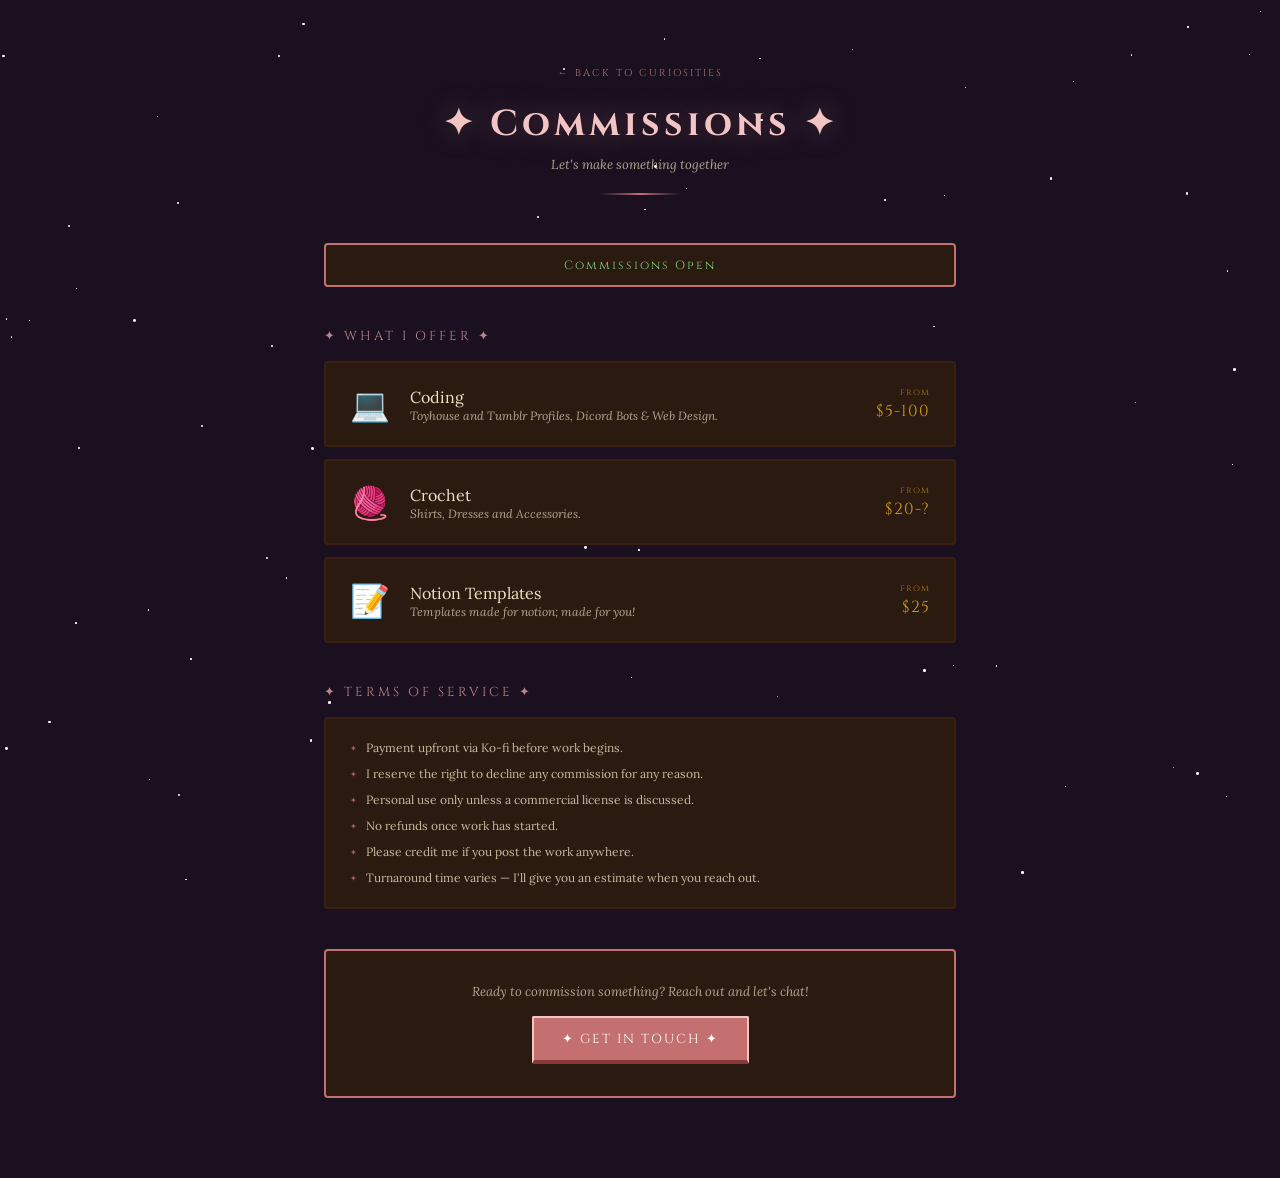
==== commissions.html @ 0436d09c "Update commissions.html tehehe i see" ====
<!DOCTYPE html>
<html lang="en">
<head>
<meta charset="UTF-8">
<meta name="viewport" content="width=device-width, initial-scale=1.0">
<title>Commissions — Clio's Curiosities</title>
<link href="https://fonts.googleapis.com/css2?family=Cinzel:wght@400;700&family=Lora:ital,wght@0,400;0,600;1,400&display=swap" rel="stylesheet">
<style>
  :root {
    --rose:    #e8a0a0;
    --rose-lt: #f2c4c4;
    --rose-dk: #c47070;
    --parchment: #fdf4e3;
    --parch-dk:  #f0e0c0;
    --ink:    #3a2a1a;
    --ink-lt: #6b4c2a;
    --gold:   #d4a017;
    --gold-lt:#f0c840;
    --bg:     #1a1020;
    --bg2:    #2a1a10;
  }

  * { box-sizing: border-box; margin: 0; padding: 0; }

  body {
    background: var(--bg);
    font-family: 'Lora', serif;
    color: var(--parch-dk);
    min-height: 100vh;
    overflow-x: hidden;
  }


  #stars { position: fixed; inset: 0; pointer-events: none; z-index: 0; }
  .star {
    position: absolute; border-radius: 50%; background: white;
    animation: twinkle var(--d, 2s) ease-in-out infinite alternate;
  }
  @keyframes twinkle { from{opacity:0.2} to{opacity:1} }


  .page {
    position: relative; z-index: 1;
    max-width: 680px;
    margin: 0 auto;
    padding: 60px 24px 80px;
  }

  .page-header {
    text-align: center;
    margin-bottom: 48px;
  }
  .back-link {
    display: inline-block;
    font-family: 'Cinzel', serif;
    font-size: 10px;
    letter-spacing: 2px;
    color: var(--rose);
    text-decoration: none;
    text-transform: uppercase;
    margin-bottom: 20px;
    opacity: 0.7;
    transition: opacity 0.15s;
  }
  .back-link:hover { opacity: 1; }
  .page-title {
    font-family: 'Cinzel', serif;
    font-size: 36px;
    font-weight: 700;
    color: var(--rose-lt);
    letter-spacing: 4px;
    text-shadow: 0 0 30px rgba(230,150,150,0.4);
    margin-bottom: 8px;
  }
  .page-sub {
    font-style: italic;
    font-size: 13px;
    color: var(--parch-dk);
    opacity: 0.7;
  }
  .divider {
    width: 80px; height: 2px;
    background: linear-gradient(90deg, transparent, var(--rose-dk), transparent);
    margin: 20px auto 0;
  }

  .status-banner {
    background: var(--bg2);
    border: 2px solid var(--rose-dk);
    border-radius: 4px;
    padding: 12px 20px;
    text-align: center;
    margin-bottom: 40px;
    font-family: 'Cinzel', serif;
    font-size: 12px;
    letter-spacing: 2px;
  }
  .status-open { color: #80d080; }
  .status-closed { color: var(--rose-dk); }
  .status-dot {
    display: inline-block;
    width: 8px; height: 8px;
    border-radius: 50%;
    margin-right: 8px;
    background: #80d080;
    box-shadow: 0 0 6px #80d080;
    animation: pulse 2s ease-in-out infinite;
  }
  .status-dot.closed { background: var(--rose-dk); box-shadow: 0 0 6px var(--rose-dk); }
  @keyframes pulse { 0%,100%{opacity:1} 50%{opacity:0.4} }

  .section-title {
    font-family: 'Cinzel', serif;
    font-size: 13px;
    letter-spacing: 3px;
    color: var(--rose);
    text-transform: uppercase;
    margin-bottom: 16px;
    opacity: 0.8;
  }

  .cards {
    display: flex;
    flex-direction: column;
    gap: 12px;
    margin-bottom: 40px;
  }

  .card {
    background: var(--bg2);
    border: 2px solid #3a2010;
    border-radius: 4px;
    padding: 20px 24px;
    display: flex;
    align-items: center;
    gap: 20px;
    transition: border-color 0.2s, transform 0.15s;
    cursor: default;
  }
  .card:hover {
    border-color: var(--rose-dk);
    transform: translateX(4px);
  }
  .card-icon { font-size: 32px; flex-shrink: 0; }
  .card-info { flex: 1; }
  .card-name {
    font-family: 'Cinzel', serif;
    font-size: 14px;
    color: var(--rose-lt);
    letter-spacing: 1px;
    margin-bottom: 4px;
  }
  .card-desc {
    font-style: italic;
    font-size: 12px;
    color: var(--parch-dk);
    opacity: 0.7;
    line-height: 1.5;
  }
  .card-price {
    font-family: 'Cinzel', serif;
    font-size: 16px;
    color: var(--gold);
    letter-spacing: 1px;
    flex-shrink: 0;
    text-align: right;
  }
  .card-price-from {
    font-size: 9px;
    color: var(--gold);
    opacity: 0.7;
    letter-spacing: 1px;
    display: block;
    margin-bottom: 2px;
  }

  .tos-box {
    background: var(--bg2);
    border: 2px solid #3a2010;
    border-radius: 4px;
    padding: 20px 24px;
    margin-bottom: 40px;
  }
  .tos-list {
    list-style: none;
    display: flex;
    flex-direction: column;
    gap: 8px;
  }
  .tos-list li {
    font-size: 12px;
    color: var(--parch-dk);
    opacity: 0.8;
    line-height: 1.5;
    padding-left: 16px;
    position: relative;
  }
  .tos-list li::before {
    content: '✦';
    position: absolute;
    left: 0;
    color: var(--rose-dk);
    font-size: 8px;
    top: 3px;
  }

  .cta-box {
    text-align: center;
    padding: 32px;
    background: var(--bg2);
    border: 2px solid var(--rose-dk);
    border-radius: 4px;
  }
  .cta-text {
    font-style: italic;
    font-size: 13px;
    opacity: 0.7;
    margin-bottom: 16px;
  }
  .cta-btn {
    display: inline-block;
    background: var(--rose-dk);
    border: 2px solid var(--rose-lt);
    border-bottom: 4px solid #8a3838;
    color: white;
    font-family: 'Cinzel', serif;
    font-size: 13px;
    letter-spacing: 2px;
    padding: 12px 28px;
    cursor: pointer;
    border-radius: 2px;
    text-decoration: none;
    text-transform: uppercase;
    transition: all 0.1s;
    position: relative; z-index: 1;
  }
  .cta-btn:hover { background: var(--rose); transform: translateY(-2px); }
  .cta-btn:active { transform: translateY(2px); border-bottom-width: 2px; }
  .comms-status-dot {
    height: 10px;
    width: 10px;
    border-radius: 50%;
    display: inline-block;
    margin-right: 100px !important;
    box-shadow: 0, 0, 8px rgba(0,0,0,2);
  }
  .open {
    background-color: #008000;
    box-shadow: 0 0 8px #28b868;
  }
  .closed {
    background-color: #ff4b4b;
    background-shadow: 0 0 8px #ff4b4b;
  }
</style>
</head>
<body>

<div id="stars"></div>

<div class="page">

  <div class="page-header">
    <a href="index.html" class="back-link">← Back to Curiosities</a>
    <h1 class="page-title">✦ Commissions ✦</h1>
    <p class="page-sub">Let's make something together</p>
    <div class="divider"></div>
  </div>

  <div class="status-banner">
    
    <span class="status-open">Commissions Open</span>
  </div>

  <div class="section-title">✦ What I Offer ✦</div>
  <div class="cards">

    <div class="card" data-link = "https://ko-fi.com/lobotomitelabs/commissions">
      <div class="card-icon">💻</div>
      <div class="card-info">
        
        <div class="card-name"></div>
          <span class="comms-status-dot.open">Coding</span>
        <div class="card-desc">Toyhouse and Tumblr Profiles, Dicord Bots & Web Design. </div>
      </div>
      <div class="card-price">
        <span class="card-price-from">from</span>
        $5-100
      </div>
    </div>

    <div class="card" data-link = "https://clios-closet.square.site">
      <div class="card-icon">🧶</div>
      <div class="card-info">
        
        <div class="card-name"></div>
          <span class= "comms-status-dot.closed">Crochet</span>
        <div class="card-desc">Shirts, Dresses and Accessories.</div>
      </div>
      <div class="card-price">
        <span class="card-price-from">from</span>
        $20-?
      </div>
    </div>

    <div class="card" data-link = "https://www.notion.so/@lobotomitelabs">
      <div class="card-icon">📝</div>
      <div class="card-info">
        
        <div class="card-name"></div>
            <span class="comms-status-dot.open">Notion Templates</span>
        <div class="card-desc">Templates made for notion; made for you!</div>
      </div>
      <div class="card-price">
        <span class="card-price-from">from</span>
        $25
      </div>
    </div>

  </div>

  <div class="section-title">✦ Terms of Service ✦</div>
  <div class="tos-box">
    <ul class="tos-list">
      <li>Payment upfront via Ko-fi before work begins.</li>
      <li>I reserve the right to decline any commission for any reason.</li>
      <li>Personal use only unless a commercial license is discussed.</li>
      <li>No refunds once work has started.</li>
      <li>Please credit me if you post the work anywhere.</li>
      <li>Turnaround time varies — I'll give you an estimate when you reach out.</li>
    </ul>
  </div>
  <div class="cta-box">
    <p class="cta-text">Ready to commission something? Reach out and let's chat!</p>
    <a href="https://www.instagram.com/lobotomitelabs/" class="cta-btn">✦ Get in Touch ✦</a>
  </div>

</div>

<script>
window.onload = function() {
  const container = document.getElementById('stars');
  for (let i = 0; i < 80; i++) {
    const star = document.createElement('div');
    star.className = 'star';
    const size = Math.random() * 2.5 + 0.5;
    star.style.width = size + 'px';
    star.style.height = size + 'px';
    star.style.left = Math.random() * 100 + '%';
    star.style.top = Math.random() * 100 + '%';
    star.style.setProperty('--d', (Math.random() * 3 + 1).toFixed(1) + 's');
    star.style.animationDelay = (Math.random() * 3).toFixed(1) + 's';
    container.appendChild(star);
  }
};
document.querySelectorAll('.card').forEach(card => {
    card.addEventListener('click', () => {
      const link = card.dataset.link;
      if (link) window.open(link, '_blank');
    });
    card.style.cursor = 'pointer';
  });
</script>
</body>
</html>
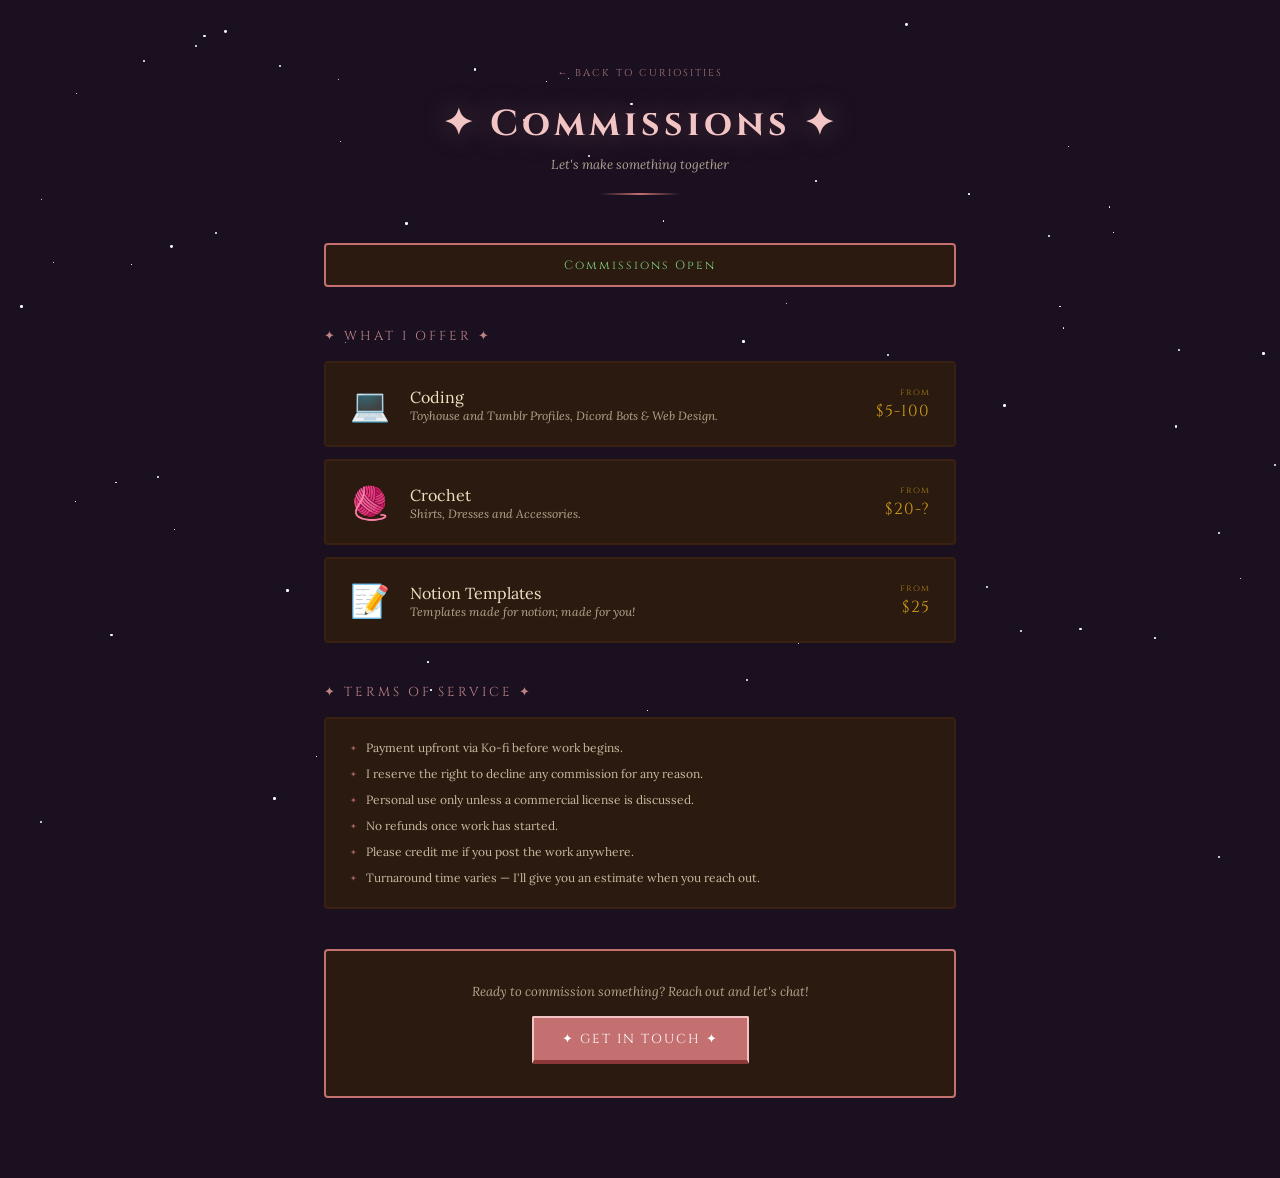
==== commit 72f8b466: "Update commissions.html in me car vrroom" ====
--- a/commissions.html
+++ b/commissions.html
@@ -236,22 +236,6 @@
   }
   .cta-btn:hover { background: var(--rose); transform: translateY(-2px); }
   .cta-btn:active { transform: translateY(2px); border-bottom-width: 2px; }
-  .comms-status-dot {
-    height: 10px;
-    width: 10px;
-    border-radius: 50%;
-    display: inline-block;
-    margin-right: 100px !important;
-    box-shadow: 0, 0, 8px rgba(0,0,0,2);
-  }
-  .open {
-    background-color: #008000;
-    box-shadow: 0 0 8px #28b868;
-  }
-  .closed {
-    background-color: #ff4b4b;
-    background-shadow: 0 0 8px #ff4b4b;
-  }
 </style>
 </head>
 <body>
@@ -280,7 +264,7 @@
       <div class="card-info">
         
         <div class="card-name"></div>
-          <span class="comms-status-dot.open">Coding</span>
+          <span class="status.open">Coding</span>
         <div class="card-desc">Toyhouse and Tumblr Profiles, Dicord Bots & Web Design. </div>
       </div>
       <div class="card-price">
@@ -294,7 +278,7 @@
       <div class="card-info">
         
         <div class="card-name"></div>
-          <span class= "comms-status-dot.closed">Crochet</span>
+          <span class= "status.closed">Crochet</span>
         <div class="card-desc">Shirts, Dresses and Accessories.</div>
       </div>
       <div class="card-price">
@@ -308,7 +292,7 @@
       <div class="card-info">
         
         <div class="card-name"></div>
-            <span class="comms-status-dot.open">Notion Templates</span>
+            <span class="status.open">Notion Templates</span>
         <div class="card-desc">Templates made for notion; made for you!</div>
       </div>
       <div class="card-price">
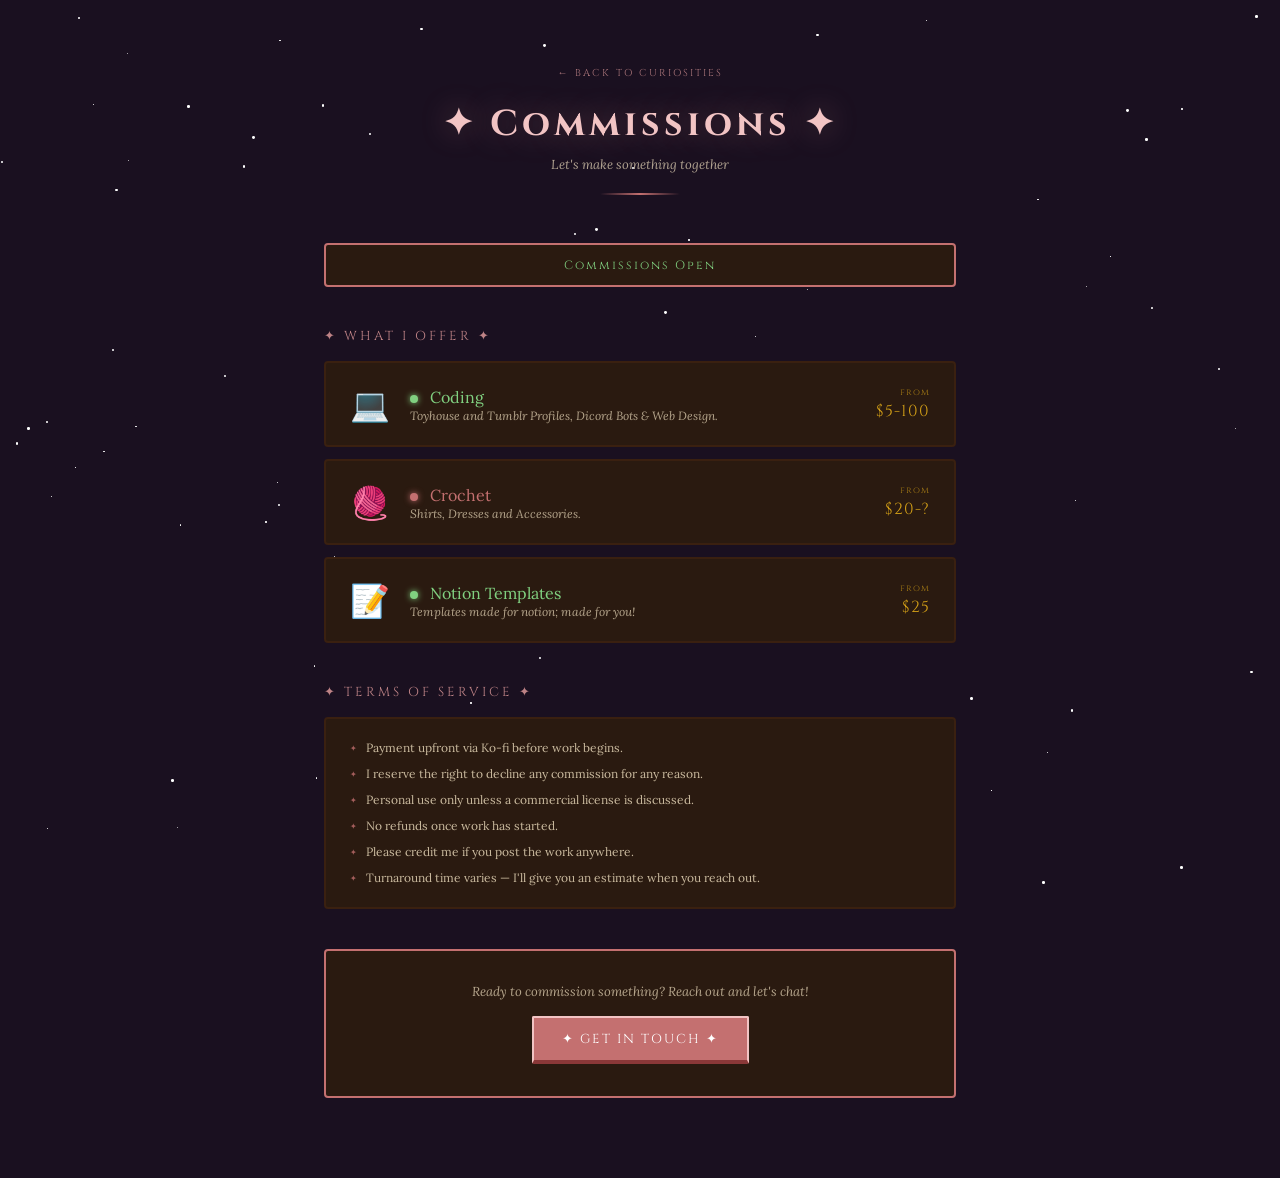
==== commit 5c9ed969: "Update commissions.html mhm this is the fix" ====
--- a/commissions.html
+++ b/commissions.html
@@ -264,7 +264,8 @@
       <div class="card-info">
         
         <div class="card-name"></div>
-          <span class="status.open">Coding</span>
+          <span class= "status-dot open"></span>
+          <span class="status-open">Coding</span>
         <div class="card-desc">Toyhouse and Tumblr Profiles, Dicord Bots & Web Design. </div>
       </div>
       <div class="card-price">
@@ -278,7 +279,8 @@
       <div class="card-info">
         
         <div class="card-name"></div>
-          <span class= "status.closed">Crochet</span>
+          <span class= "status-dot closed"></span>
+          <span class= "status-closed">Crochet</span>
         <div class="card-desc">Shirts, Dresses and Accessories.</div>
       </div>
       <div class="card-price">
@@ -292,7 +294,8 @@
       <div class="card-info">
         
         <div class="card-name"></div>
-            <span class="status.open">Notion Templates</span>
+            <span class = "status-dot open"></span>
+            <span class="status-open">Notion Templates</span>
         <div class="card-desc">Templates made for notion; made for you!</div>
       </div>
       <div class="card-price">
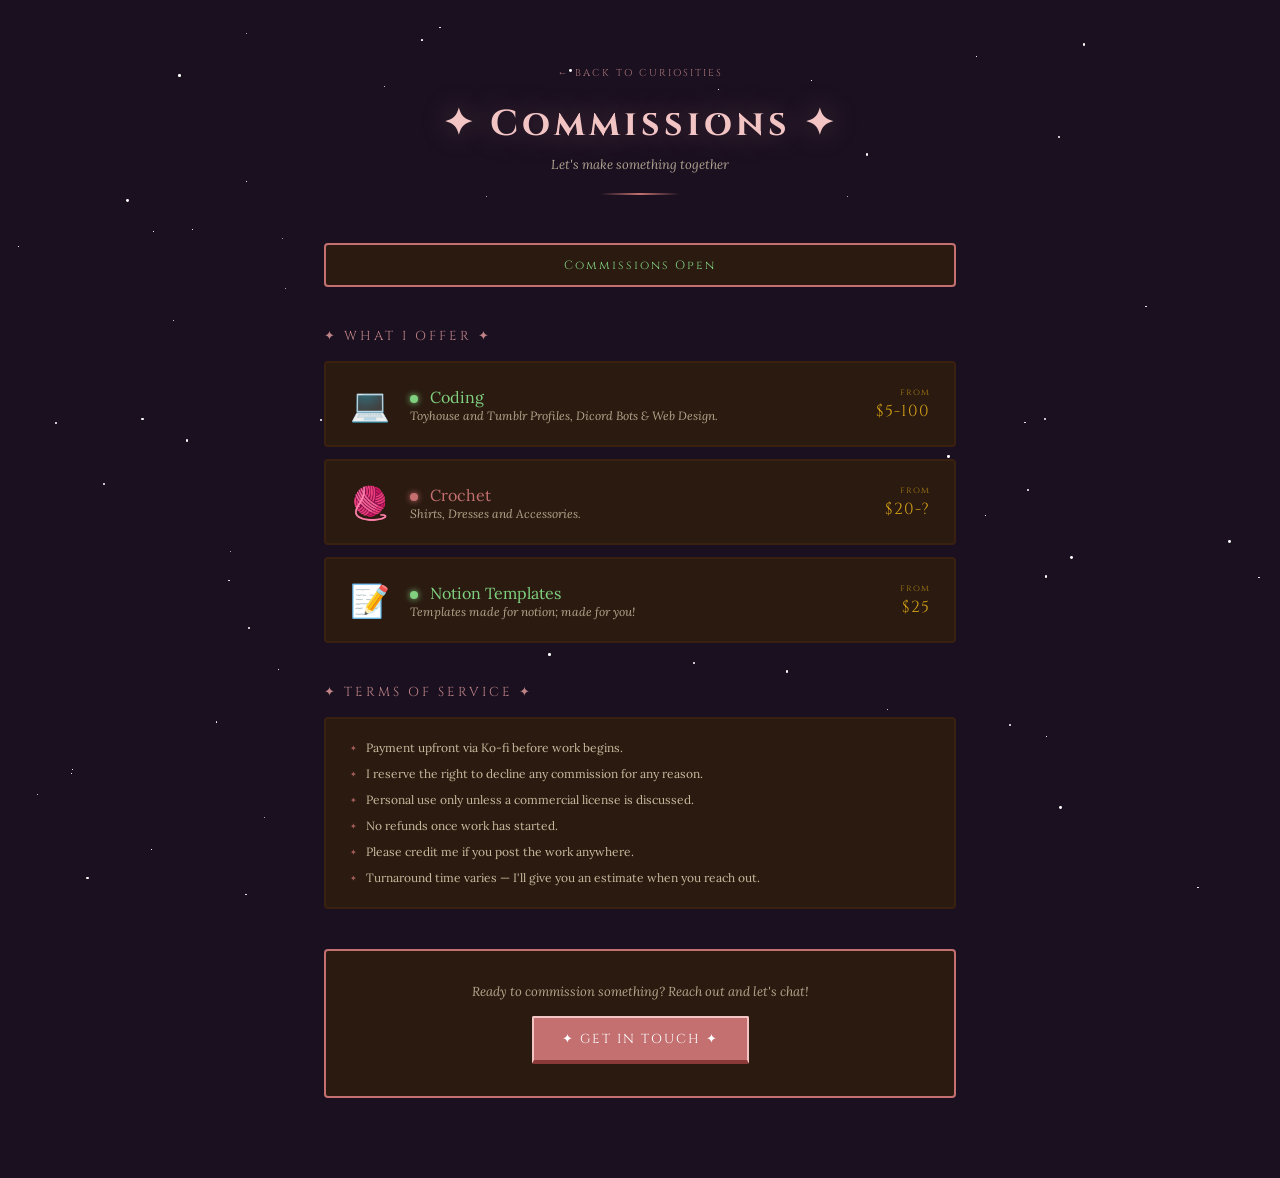
==== commit 7d45e350: "Update commissions.html woopsie daisy?" ====
--- a/commissions.html
+++ b/commissions.html
@@ -264,7 +264,7 @@
       <div class="card-info">
         
         <div class="card-name"></div>
-          <span class= "status-dot open"></span>
+          <span class= "status-dot"></span>
           <span class="status-open">Coding</span>
         <div class="card-desc">Toyhouse and Tumblr Profiles, Dicord Bots & Web Design. </div>
       </div>
@@ -294,7 +294,7 @@
       <div class="card-info">
         
         <div class="card-name"></div>
-            <span class = "status-dot open"></span>
+            <span class = "status-dot"></span>
             <span class="status-open">Notion Templates</span>
         <div class="card-desc">Templates made for notion; made for you!</div>
       </div>
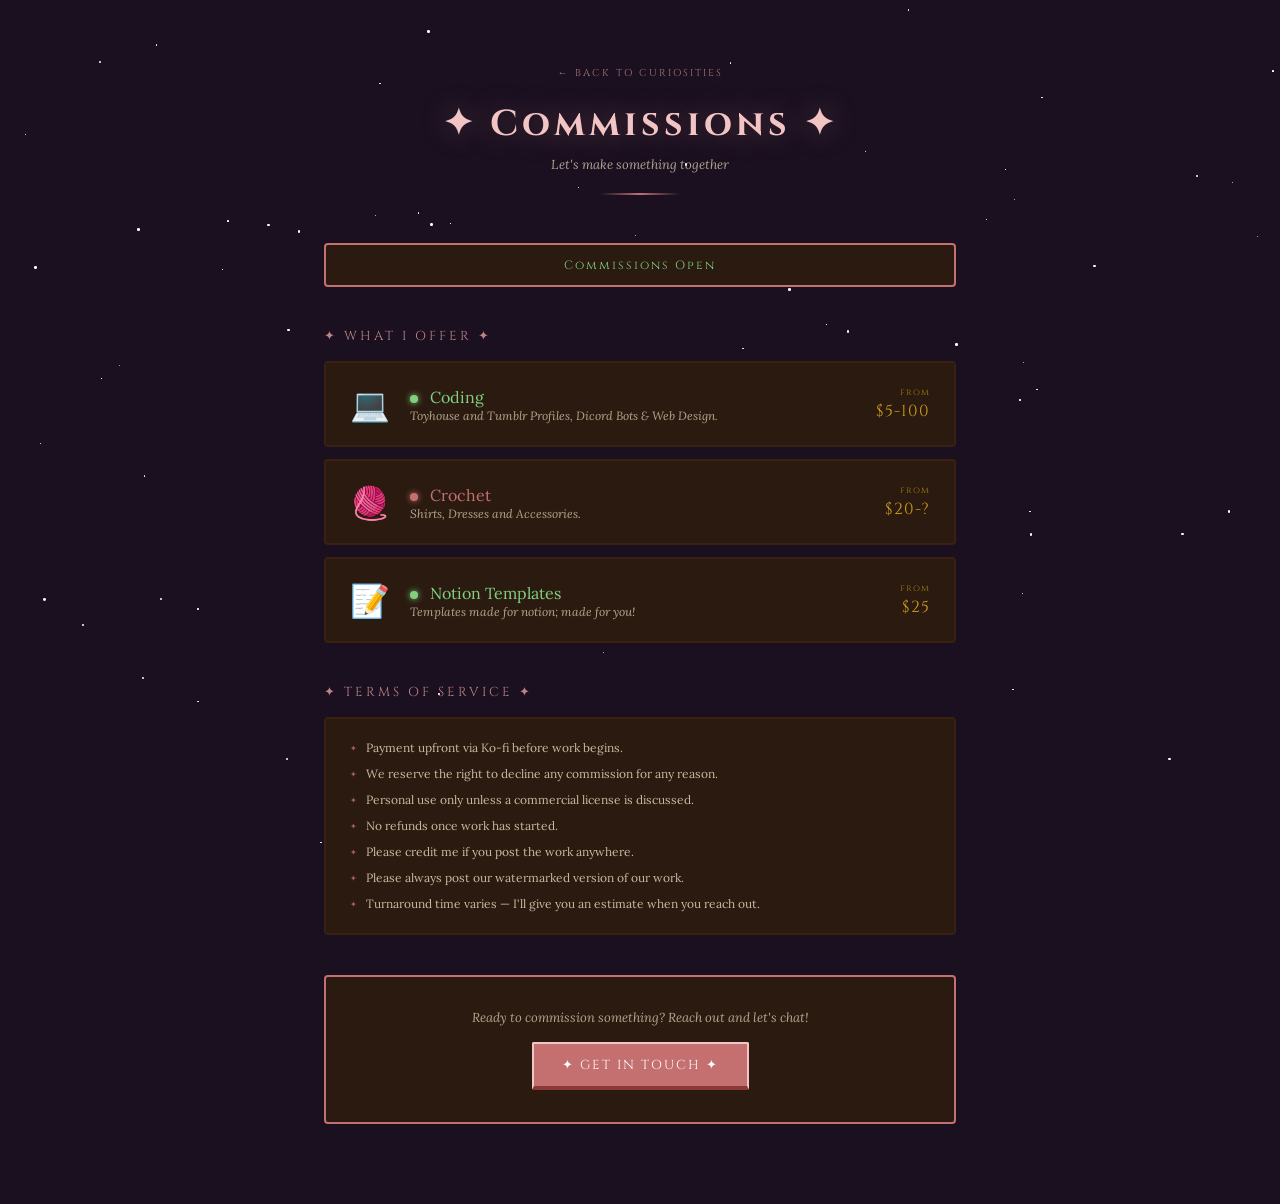
==== commit 20e4dcc7: "Update commissions.html TOS update & contact me changed" ====
--- a/commissions.html
+++ b/commissions.html
@@ -310,16 +310,17 @@
   <div class="tos-box">
     <ul class="tos-list">
       <li>Payment upfront via Ko-fi before work begins.</li>
-      <li>I reserve the right to decline any commission for any reason.</li>
+      <li>We reserve the right to decline any commission for any reason.</li>
       <li>Personal use only unless a commercial license is discussed.</li>
       <li>No refunds once work has started.</li>
       <li>Please credit me if you post the work anywhere.</li>
+      <li>Please always post our watermarked version of our work.</li>
       <li>Turnaround time varies — I'll give you an estimate when you reach out.</li>
     </ul>
   </div>
   <div class="cta-box">
     <p class="cta-text">Ready to commission something? Reach out and let's chat!</p>
-    <a href="https://www.instagram.com/lobotomitelabs/" class="cta-btn">✦ Get in Touch ✦</a>
+    <a href="https://x.com/lobotomitelabs?s=21" class="cta-btn">✦ Get in Touch ✦</a>
   </div>
 
 </div>
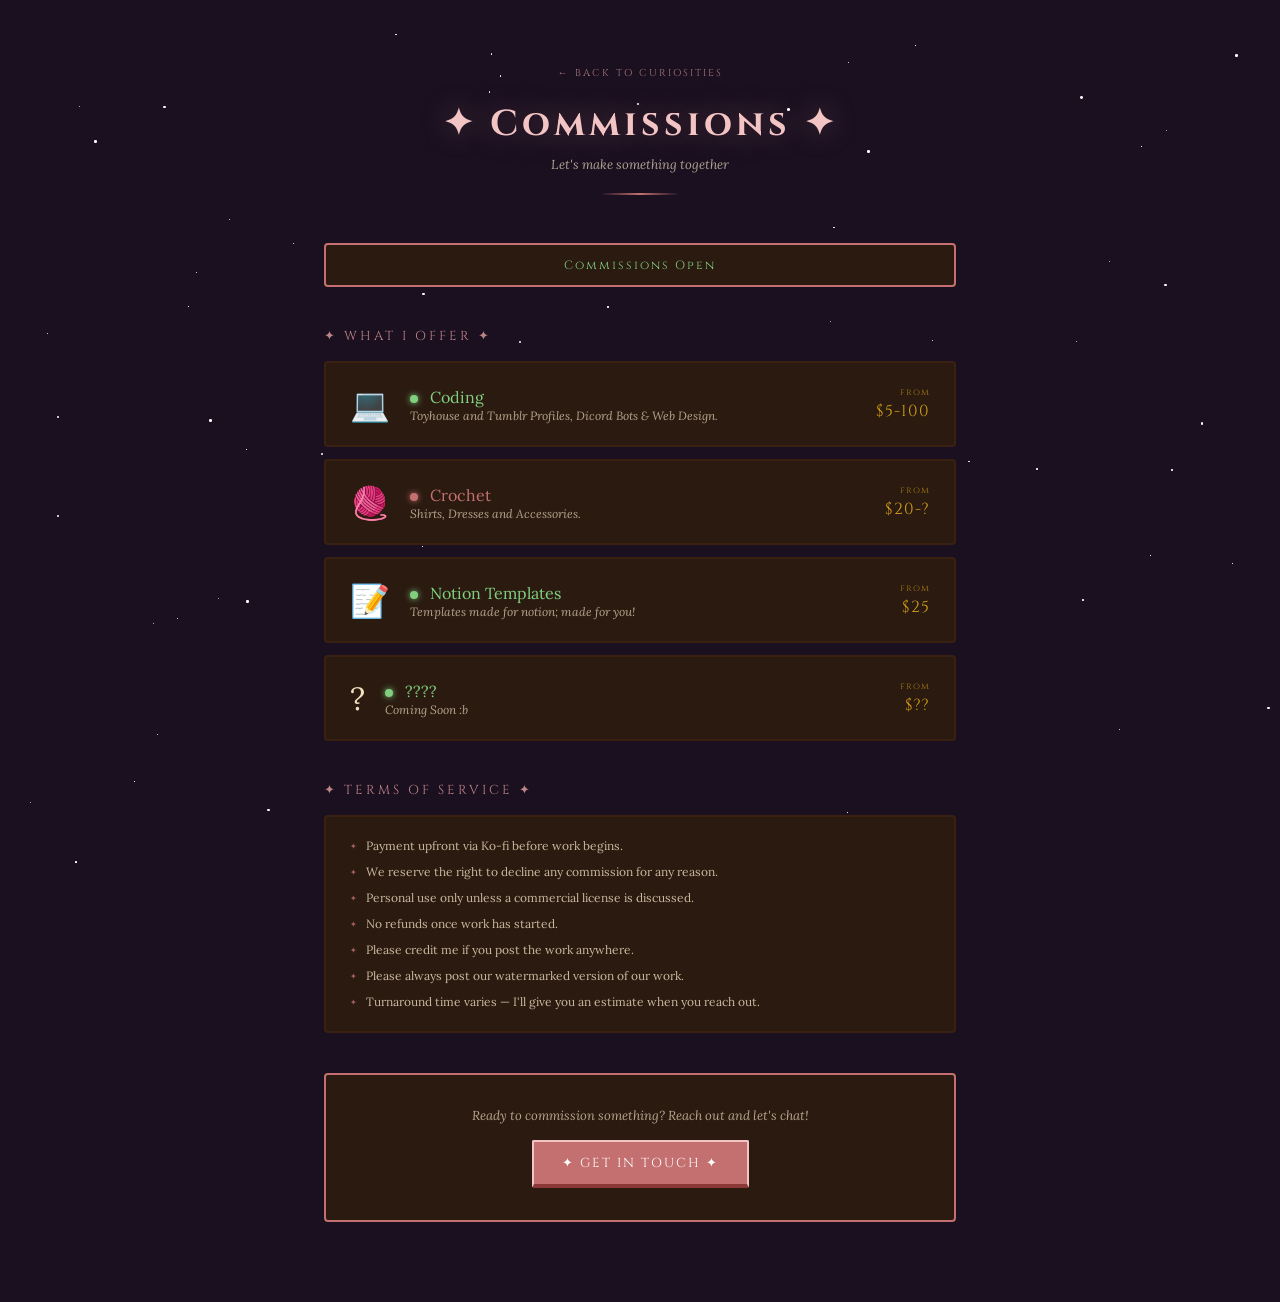
==== commit 8f62d437: "Update commissions.html more setting up (i forgot earlier okay)" ====
--- a/commissions.html
+++ b/commissions.html
@@ -304,6 +304,21 @@
       </div>
     </div>
 
+    <div class="card" data-link = "#">
+      <div class="card-icon">?</div>
+      <div class="card-info">
+        
+        <div class="card-name"></div>
+            <span class = "status-dot"></span>
+            <span class="status-open">????</span>
+        <div class="card-desc">Coming Soon :b</div>
+      </div>
+      <div class="card-price">
+        <span class="card-price-from">from</span>
+        $??
+      </div>
+    </div>
+
   </div>
 
   <div class="section-title">✦ Terms of Service ✦</div>
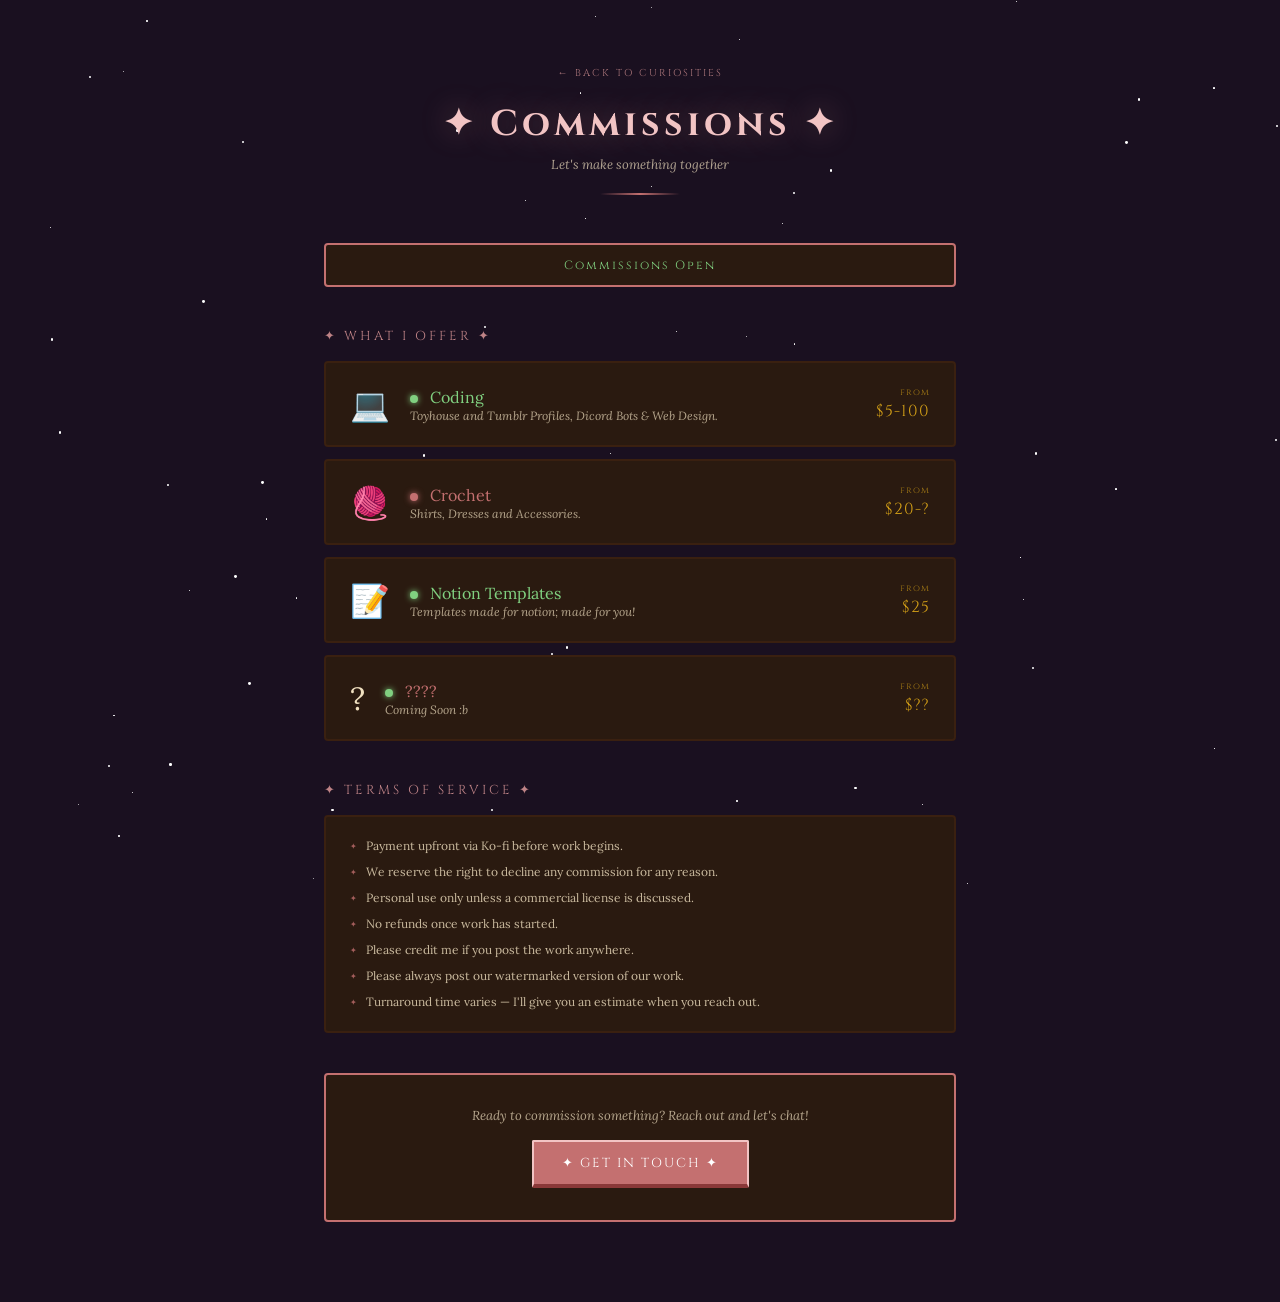
==== commit ec696d29: "Update commissions.html ...i dont wanna hear it ok" ====
--- a/commissions.html
+++ b/commissions.html
@@ -310,7 +310,7 @@
         
         <div class="card-name"></div>
             <span class = "status-dot"></span>
-            <span class="status-open">????</span>
+            <span class="status-closed">????</span>
         <div class="card-desc">Coming Soon :b</div>
       </div>
       <div class="card-price">
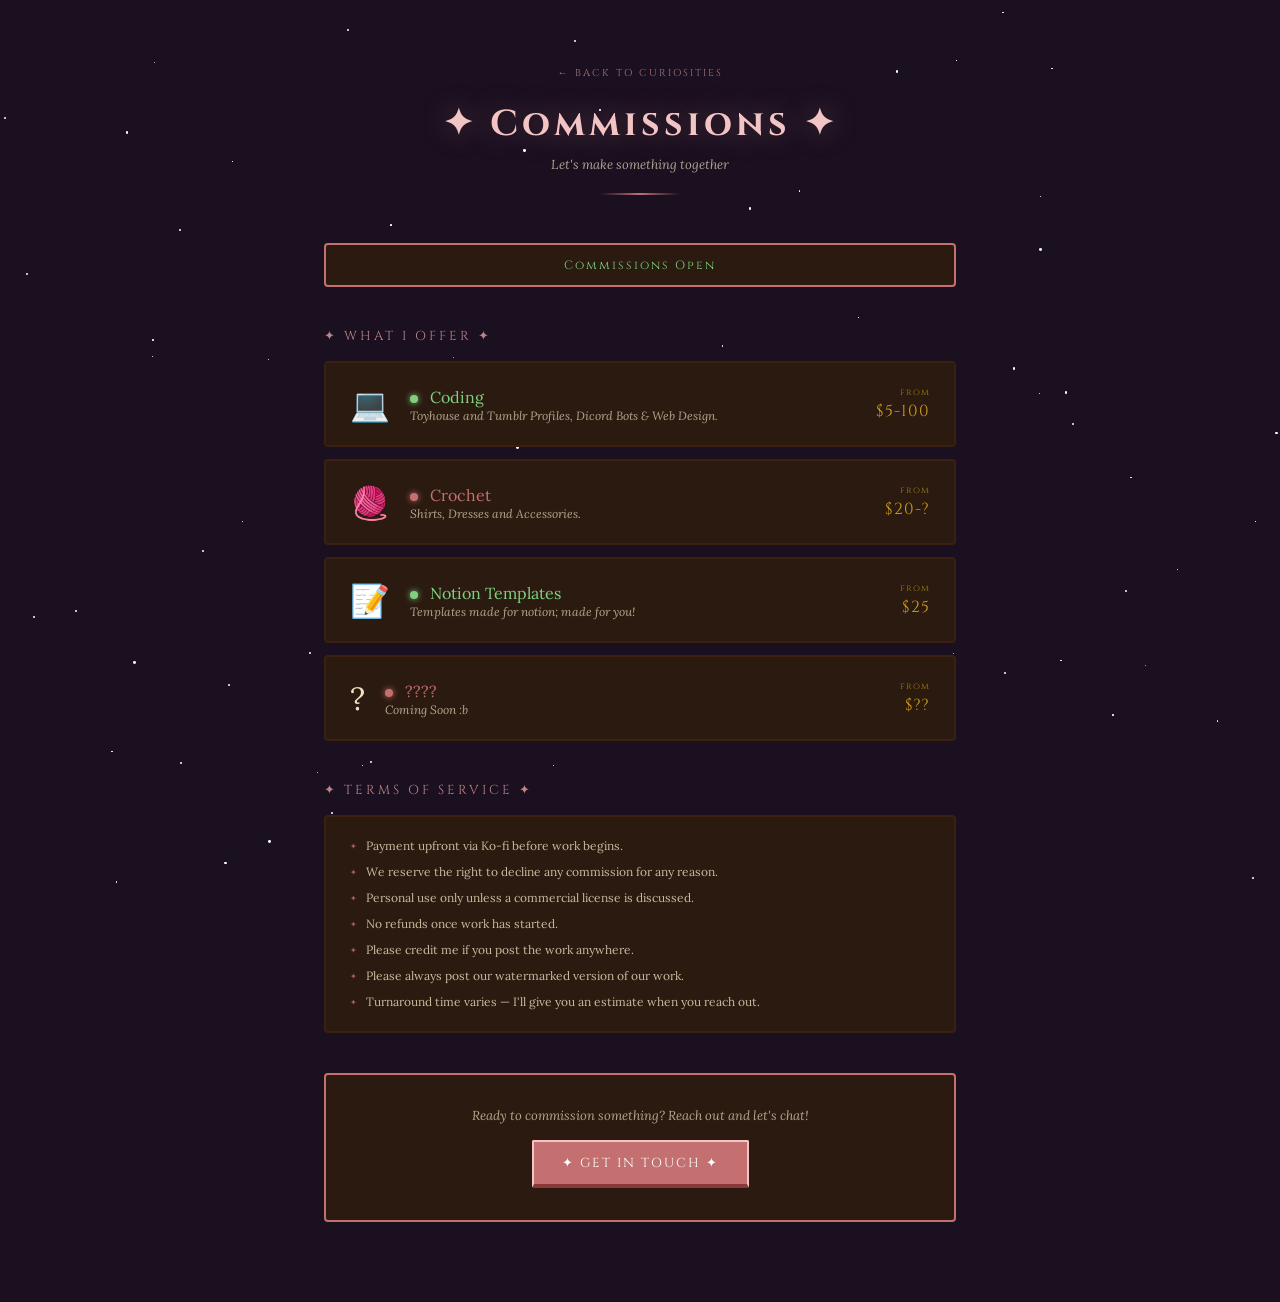
==== commit 5501babd: "Update commissions.html i just woke up okay 😭" ====
--- a/commissions.html
+++ b/commissions.html
@@ -309,7 +309,7 @@
       <div class="card-info">
         
         <div class="card-name"></div>
-            <span class = "status-dot"></span>
+            <span class = "status-dot closed"></span>
             <span class="status-closed">????</span>
         <div class="card-desc">Coming Soon :b</div>
       </div>
